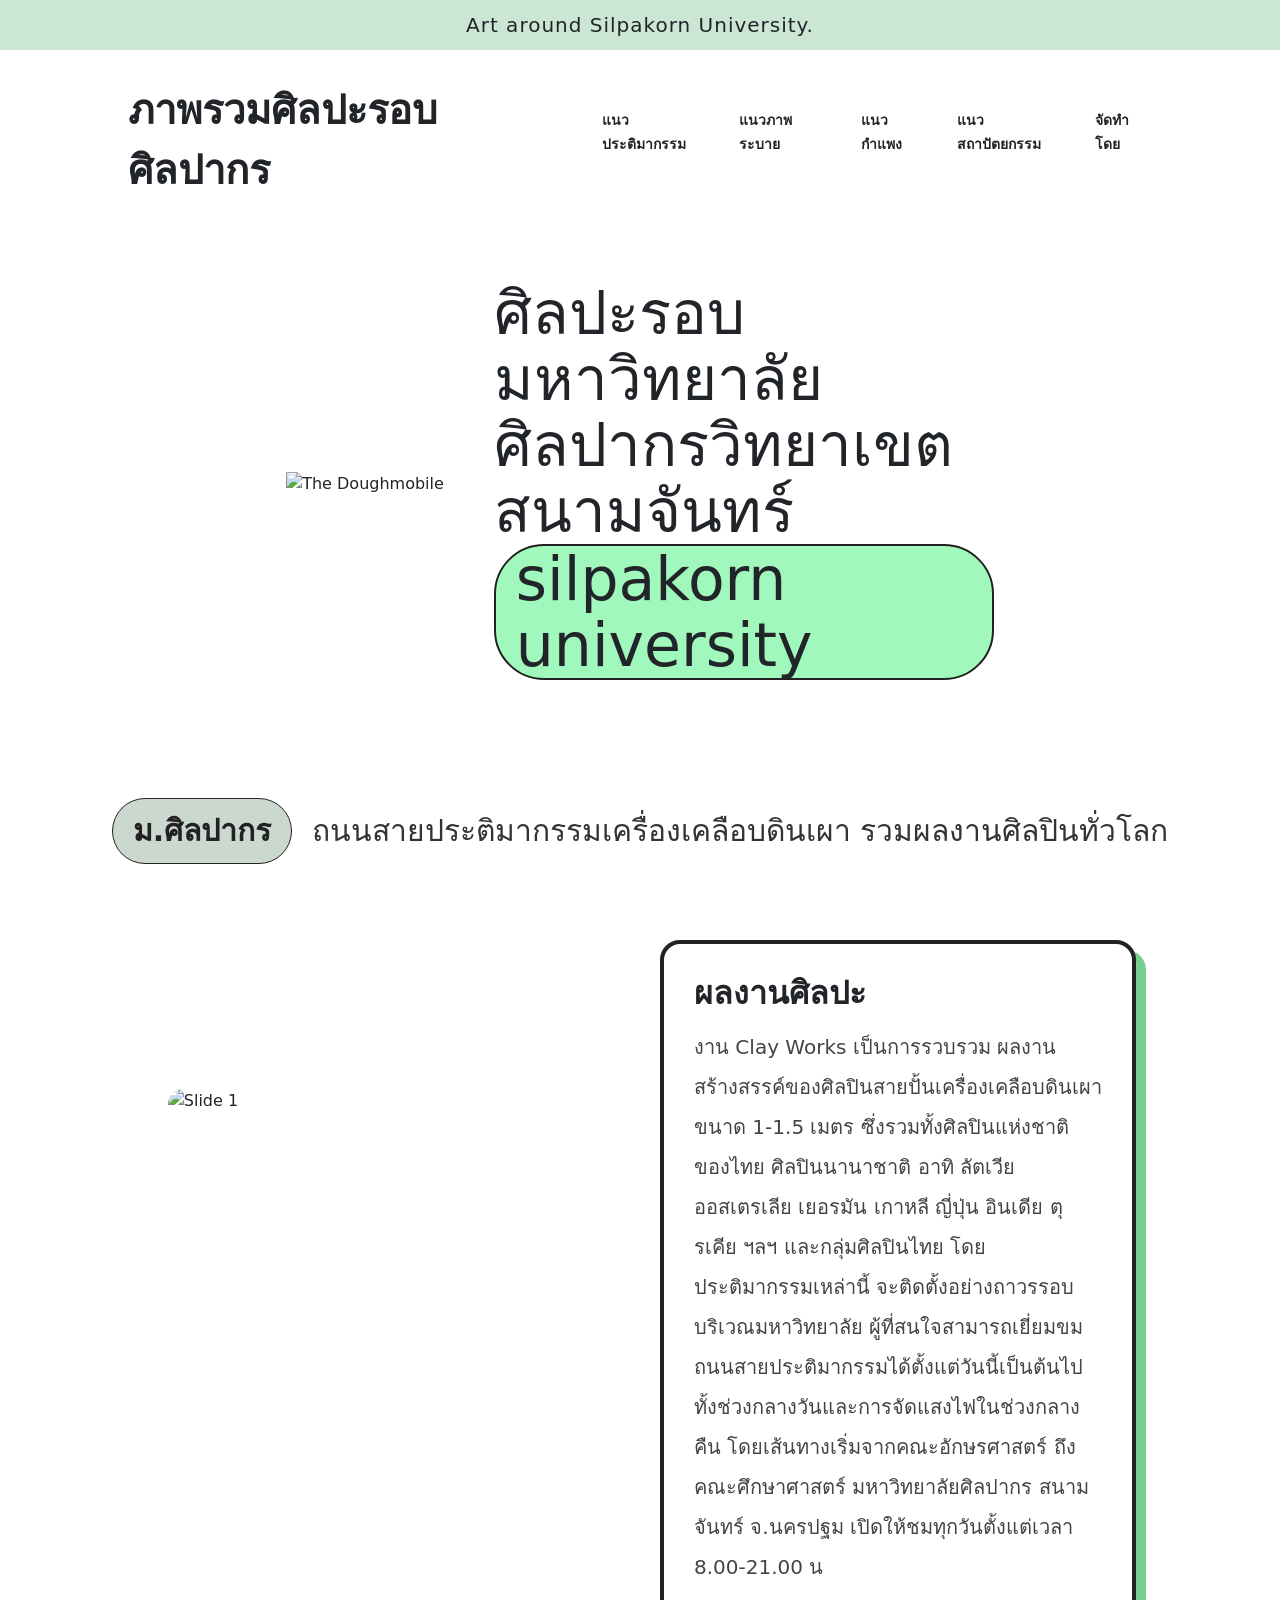
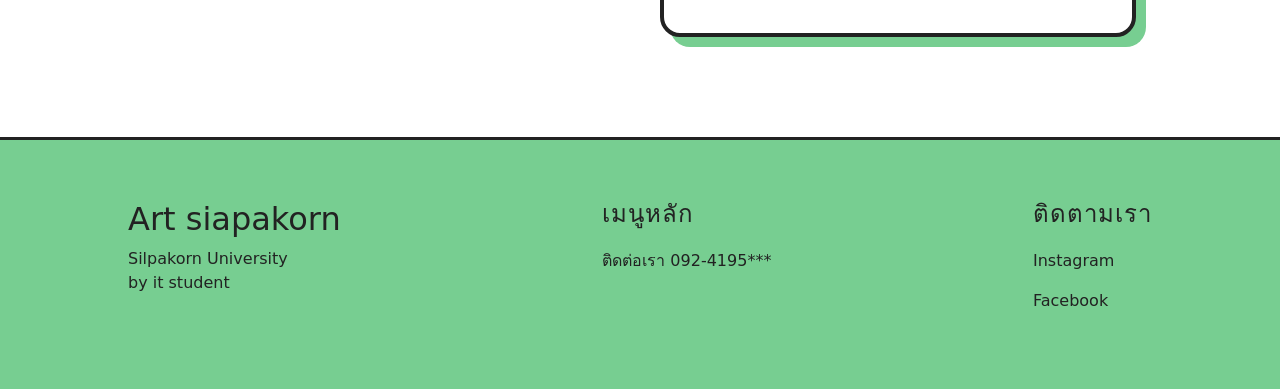
==== index.html @ efe2cab7 "Add files via upload" ====
<!DOCTYPE html>
<html lang="en">
<head>
    <meta charset="UTF-8">
    <meta name="viewport" content="width=device-width, initial-scale=1.0">
    <link rel="stylesheet" href="style.css">
    <link href="https://fonts.googleapis.com/css2?family=Bricolage+Grotesque:wght@600;800&display=swap" rel="stylesheet">
     <link href="https://cdn.jsdelivr.net/npm/bootstrap@5.3.3/dist/css/bootstrap.min.css" rel="stylesheet">
    <title>Document</title>
</head>
<body>
    <div class="announcement-bar ">
        Art around Silpakorn University.

    </div>
    <header>
        <div class="logo">ภาพรวมศิลปะรอบศิลปากร</div>
        <nav>
            <ul>
                <li><a href="index.html">แนวประติมากรรม</a></li>
                <li><a href="win.html">แนวภาพระบาย</a></li>
                <li><a href="new.html">แนวกำแพง</a></li>
                <li><a href="earth.html">แนวสถาปัตยกรรม</a></li>
                <li><a href="team.html">จัดทำโดย</a></li>
            </ul>
        </nav>
    </header>
    <main class="hero">
        <div class="hero-image">
            <img src="img/Logo_of_Silpakorn_University.svg" alt="The Doughmobile">
            <div class="badge-visit"></div>
        </div>
        
        <div class="hero-text">
            <h1>ศิลปะรอบมหาวิทยาลัยศิลปากรวิทยาเขตสนามจันทร์ <span class="pill-text">silpakorn university</span></h1>
            <div class="badge-fresh"></div>
        </div>
    </main>
    <div class="highlight-container">
        <p class="art-description">
            <span class="pill-bg">ม.ศิลปากร</span> 
            ถนนสายประติมากรรมเครื่องเคลือบดินเผา รวมผลงานศิลปินทั่วโลก
        </p>
    </div>
 <main class="skibidi">
    <div class="hero-container">
        <div class="hero-left">
            <div id="myCarousel" class="carousel slide" data-bs-ride="carousel">
                <div class="carousel-inner">
                    <div class="carousel-item active">
                        <img src="img/ประติมากรรม (1).jpg" class="d-block w-100" alt="Slide 1">
                    </div>
                    <div class="carousel-item">
                        <img src="img/ประติมากรรม (2).jpg" class="d-block w-100" alt="Slide 2">
                    </div>
                    <div class="carousel-item">
                        <img src="img/ประติมากรรม (3).jpg" class="d-block w-100" alt="Slide 2">
                    </div>
                    <div class="carousel-item">
                        <img src="img/ประติมากรรม (4).jpg" class="d-block w-100" alt="Slide 2">
                    </div>
                </div>
                <button class="carousel-control-prev" type="button" data-bs-target="#myCarousel" data-bs-slide="prev">
                    <span class="carousel-control-prev-icon"></span>
                </button>
                <button class="carousel-control-next" type="button" data-bs-target="#myCarousel" data-bs-slide="next">
                    <span class="carousel-control-next-icon"></span>
                </button>
            </div>
        </div>

        <div class="hero-right">
            <div class="info-box">
                <h2>ผลงานศิลปะ</h2>
                <p style="font-size: 20px; line-height: 2;">งาน Clay Works เป็นการรวบรวม ผลงานสร้างสรรค์ของศิลปินสายปั้นเครื่องเคลือบดินเผาขนาด 1-1.5 เมตร 
                    ซึ่งรวมทั้งศิลปินแห่งชาติของไทย ศิลปินนานาชาติ อาทิ ลัตเวีย ออสเตรเลีย เยอรมัน เกาหลี ญี่ปุ่น อินเดีย ตุรเคีย ฯลฯ และกลุ่มศิลปินไทย 
                    โดยประติมากรรมเหล่านี้ จะติดตั้งอย่างถาวรรอบบริเวณมหาวิทยาลัย
                    ผู้ที่สนใจสามารถเยี่ยมขมถนนสายประติมากรรมได้ตั้งแต่วันนี้เป็นต้นไปทั้งช่วงกลางวันและการจัดแสงไฟในช่วงกลางคืน  โดยเส้นทางเริ่มจากคณะอักษรศาสตร์ ถึงคณะศึกษาศาสตร์  มหาวิทยาลัยศิลปากร สนามจันทร์ จ.นครปฐม เปิดให้ชมทุกวันตั้งแต่เวลา 8.00-21.00 น
                </p>
            </div>
        </div>
    </div>
</main>

    <script src="https://cdn.jsdelivr.net/npm/bootstrap@5.3.3/dist/js/bootstrap.bundle.min.js"></script>
    <footer class="footer">
        <div class="footer-col">
        <h2>Art siapakorn</h2> <p> Silpakorn University<br> by it student  </p>
    </div>

    <div class="footer-col">
        <h4>เมนูหลัก</h4>

        <p>ติดต่อเรา 092-4195***</p>
    </div>

    <div class="footer-col">
        <h4>ติดตามเรา</h4>
        <p><a href="https://www.instagram.com/poomp_att?igsh=MTIzejVnd29mZGFzaQ%3D%3D&utm_source=qr">Instagram</a></p>
        <p><a href="#https://www.facebook.com/share/1JDZpbori1/?mibextid=wwXIfr">Facebook</a></p>
        
    </div>
    </footer>
 


   

    
    
    
    
</body>
</html>
---- style.css ----
body {
    margin: 0;
    padding: 0;
    font-family: 'Bricolage Grotesque', sans-serif;
    background-color: #f8f8f8; /* สีพื้นหลังครีมๆ ตามรูป */
    color: #222;
}


.announcement-bar {
    background-color: #cce6d4;
    text-align: center;
    padding: 10px;
    font-size: 20px;
    letter-spacing: 1px;
}
header {
    display: flex;
    justify-content: space-between;
    align-items: center;
    padding: 30px 10%;
}
.logo{
    font-size: 40px;
    font-weight: 600;

}
nav ul {
    list-style: none;
    display: flex;
    gap: 30px;
}

nav ul li a {
    text-decoration: none;
    color: #222;
    font-size: 14px;
    font-weight: 600;
}
nav ul li a {
    text-decoration: none;
    color: #222;
    font-size: 14px;
    font-weight: 600;
}

/* ส่วนเนื้อหาหลัก */
.hero {
    display: flex;
    align-items: center;
    justify-content: center;
    padding: 50px 10%;
    gap: 50px;
}

.hero-text h1 {
    font-size: 60px;
    line-height: 1.1;
    max-width: 500px;
}


.pill-text {
    border: 2px solid #222;
    padding: 0 20px;
    border-radius: 50px;
    background-color: #a0f8bc; 
    display: inline-block;
}

/* ตกแต่งรูปภาพ */
.hero-image img {
    width: 450px;
}
.content{
max-width: 1020px;            
    margin: 40px auto;           
    padding: 20px;               
    background-color: #ffffff;   
    border: 5px solid #222;       
    
  
    box-shadow: 8px 8px 0px #77ce91;

}
.highlight-container {
    text-align: center;
    padding: 40px 20px;
    margin-top: 20px;
}

.art-description {
    font-size: 30px;
    color: #333;
    line-height: 1.8;
}

/* สร้างพื้นหลังทรงแคปซูล */
.pill-bg {
    background-color: #cbd8cf; /* สีเขียวอ่อนแบบในรูปตัวอย่างของคุณ */
    color: #222;
    padding: 5px 20px;
    border-radius: 50px;
    border: 1.5px solid #222;  /* ใส่เส้นขอบบางๆ ให้ดูสไตล์ Retro */
    display: inline-block;
    margin-right: 10px;
    font-weight: 800;
    font-size: 30px;
}
.css-slider{
    display: flex;
    overflow-x: auto; 
    scroll-snap-type: x mandatory ;
    width: 350px;
    height: 500px;
    margin: 40px auto;
    gap: 20px;


}
footer{
    background-color: #77ce91;   /* สีเขียวของคุณ */
        display: flex;               /* สั่งให้กล่องข้างในเรียงแนวนอน */
        justify-content: space-between; /* กระจายกล่องทั้ง 3 ใบให้ห่างเท่าๆ กัน */
        padding: 60px 10%;           /* เว้นพื้นที่ว่างด้านใน (บนล่าง 60px, ซ้ายขวา 10%) */
        color: #222;                 /* สีตัวอักษรเป็นสีดำอมเทา */
        margin-top: 80px;            /* ดัน Footer ให้ห่างจากเนื้อหาด้านบน */
        border-top: 3px solid #222;
}
.footer-col h2 {
    margin-top: 0;
    font-size: 2rem;
}

.footer-col h4 {
    margin-bottom: 20px;
    font-size: px;
   
    letter-spacing: 1px;         
}


.footer-col a {
    color: #222;
    text-decoration: none; 
}

/* พอเอาเมาส์ชี้ ค่อยให้ขีดเส้นใต้ขึ้นมา (Hover effect) */
.footer-col a:hover {
    text-decoration: underline;
    font-weight: bold;
}
.skibidi {
    display: block;     
    text-align: left;   
    padding: 20px;       
}

.carousel-item img {
    height: 400px;       
    object-fit: cover;  
    border-radius: 15px; 
}

#myCarousel {
    margin-left: 5%;    
    max-width: 600px;  
}

.hero-container {
    display: flex;
    align-items: center; 
    gap: 40px;          
    padding: 0 10%;  
}    

.hero-left {
    flex: 1;            
    max-width: 600px;   
}

.hero-right {
    flex: 1;             
}


.info-box {
    background-color: #ffffff;
    padding: 30px;
    border: 4px solid #222;  
    border-radius: 20px;
    box-shadow: 10px 10px 0px #77ce91; 
}

.info-box h2 {
    font-size: 32px;
    margin-bottom: 15px;
    font-weight: 800;
}

.info-box p {
    font-size: 18px;
    line-height: 1.6;
    color: #444;
}
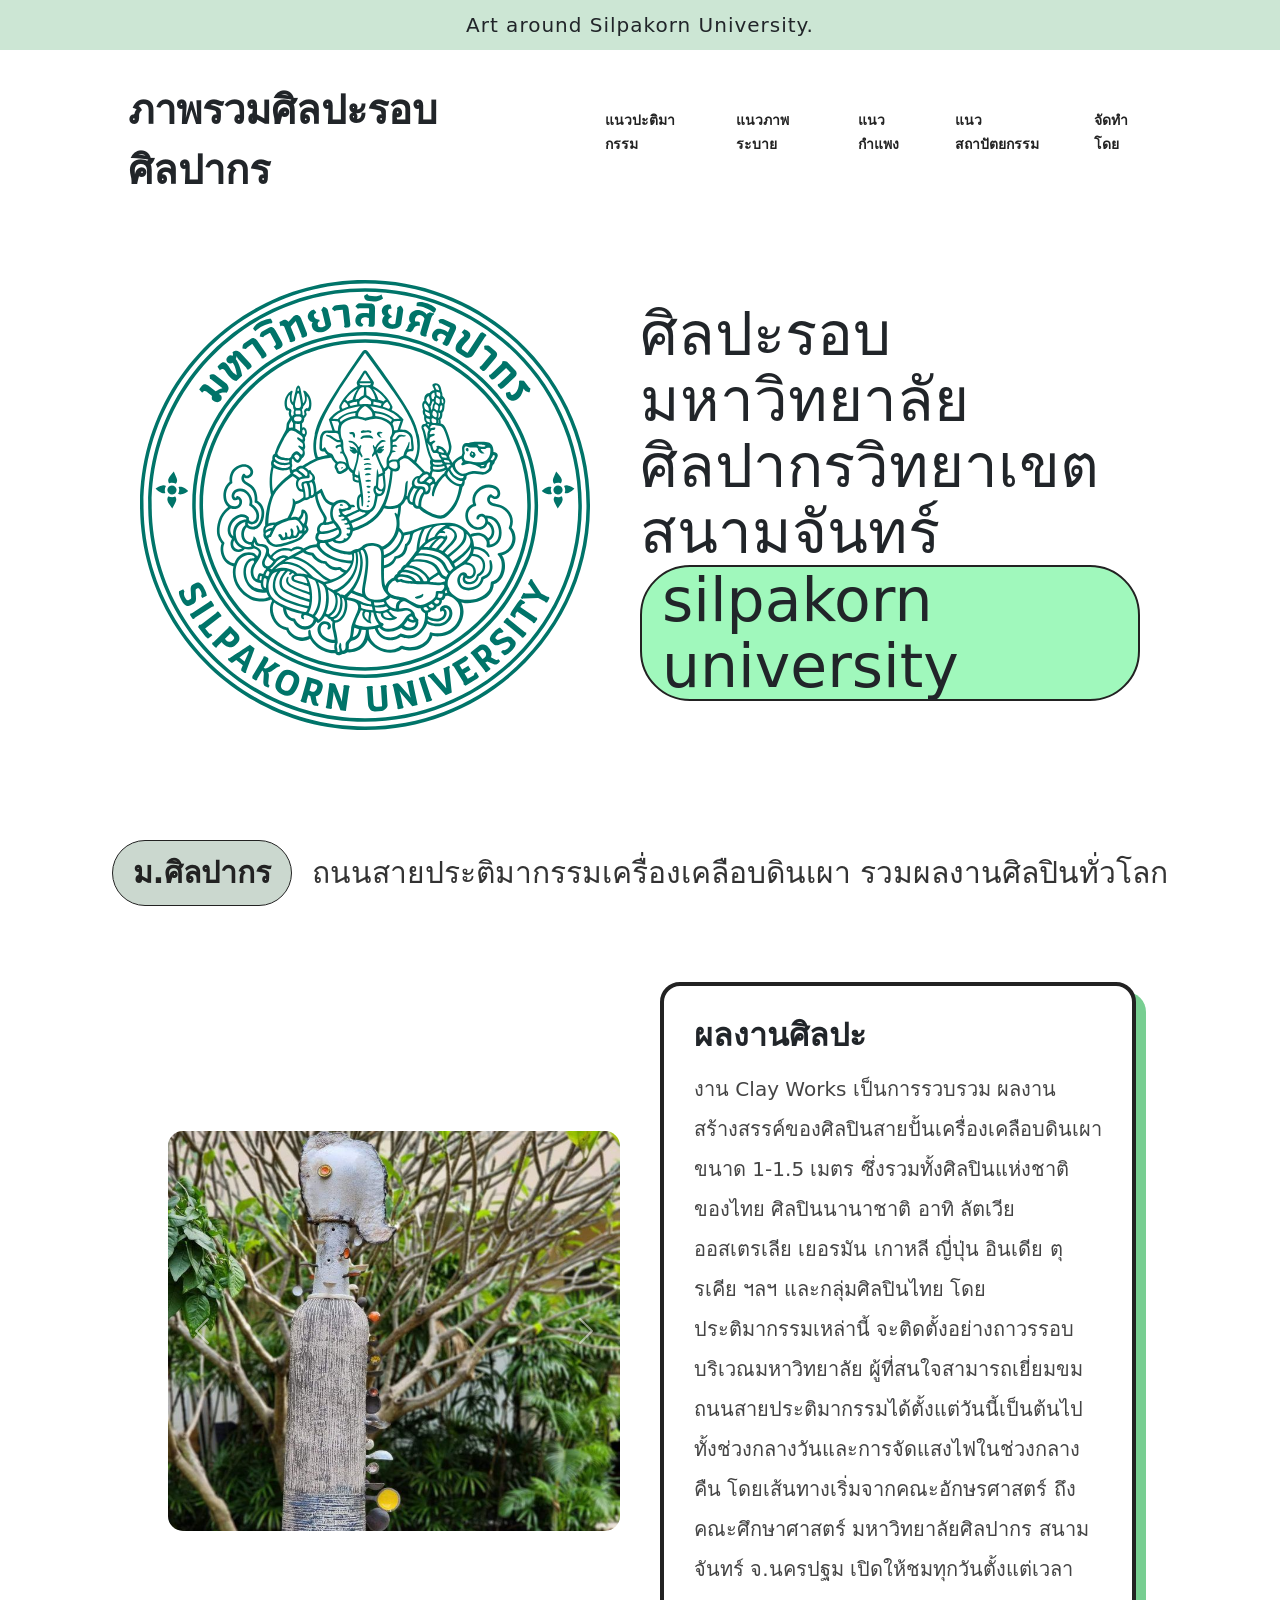
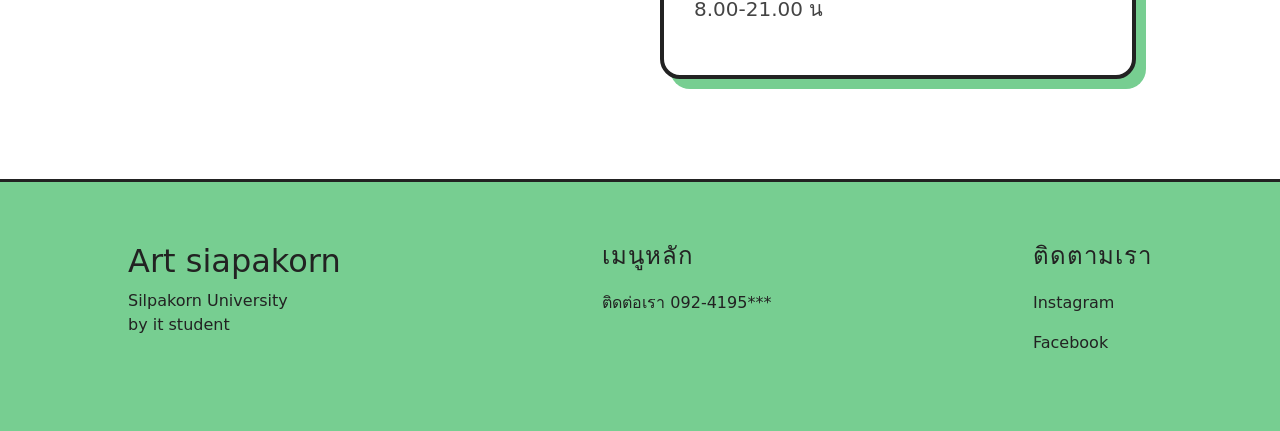
==== commit 1d8b4446: "git push" ====
--- a/index.html
+++ b/index.html
@@ -6,7 +6,7 @@
     <link rel="stylesheet" href="style.css">
     <link href="https://fonts.googleapis.com/css2?family=Bricolage+Grotesque:wght@600;800&display=swap" rel="stylesheet">
      <link href="https://cdn.jsdelivr.net/npm/bootstrap@5.3.3/dist/css/bootstrap.min.css" rel="stylesheet">
-    <title>Document</title>
+    <title>Art silpakorn</title>
 </head>
 <body>
     <div class="announcement-bar ">
@@ -17,7 +17,7 @@
         <div class="logo">ภาพรวมศิลปะรอบศิลปากร</div>
         <nav>
             <ul>
-                <li><a href="index.html">แนวประติมากรรม</a></li>
+                <li><a href="index.html">แนวปะติมากรรม</a></li>
                 <li><a href="win.html">แนวภาพระบาย</a></li>
                 <li><a href="new.html">แนวกำแพง</a></li>
                 <li><a href="earth.html">แนวสถาปัตยกรรม</a></li>
--- a/style.css
+++ b/style.css
@@ -2,7 +2,7 @@
     margin: 0;
     padding: 0;
     font-family: 'Bricolage Grotesque', sans-serif;
-    background-color: #f8f8f8; /* สีพื้นหลังครีมๆ ตามรูป */
+    background-color: #f8f8f8; 
     color: #222;
 }
 
@@ -43,8 +43,6 @@
     font-size: 14px;
     font-weight: 600;
 }
-
-/* ส่วนเนื้อหาหลัก */
 .hero {
     display: flex;
     align-items: center;
@@ -68,7 +66,6 @@
     display: inline-block;
 }
 
-/* ตกแต่งรูปภาพ */
 .hero-image img {
     width: 450px;
 }
@@ -95,13 +92,12 @@
     line-height: 1.8;
 }
 
-/* สร้างพื้นหลังทรงแคปซูล */
 .pill-bg {
-    background-color: #cbd8cf; /* สีเขียวอ่อนแบบในรูปตัวอย่างของคุณ */
+    background-color: #cbd8cf;
     color: #222;
     padding: 5px 20px;
     border-radius: 50px;
-    border: 1.5px solid #222;  /* ใส่เส้นขอบบางๆ ให้ดูสไตล์ Retro */
+    border: 1.5px solid #222;  
     display: inline-block;
     margin-right: 10px;
     font-weight: 800;
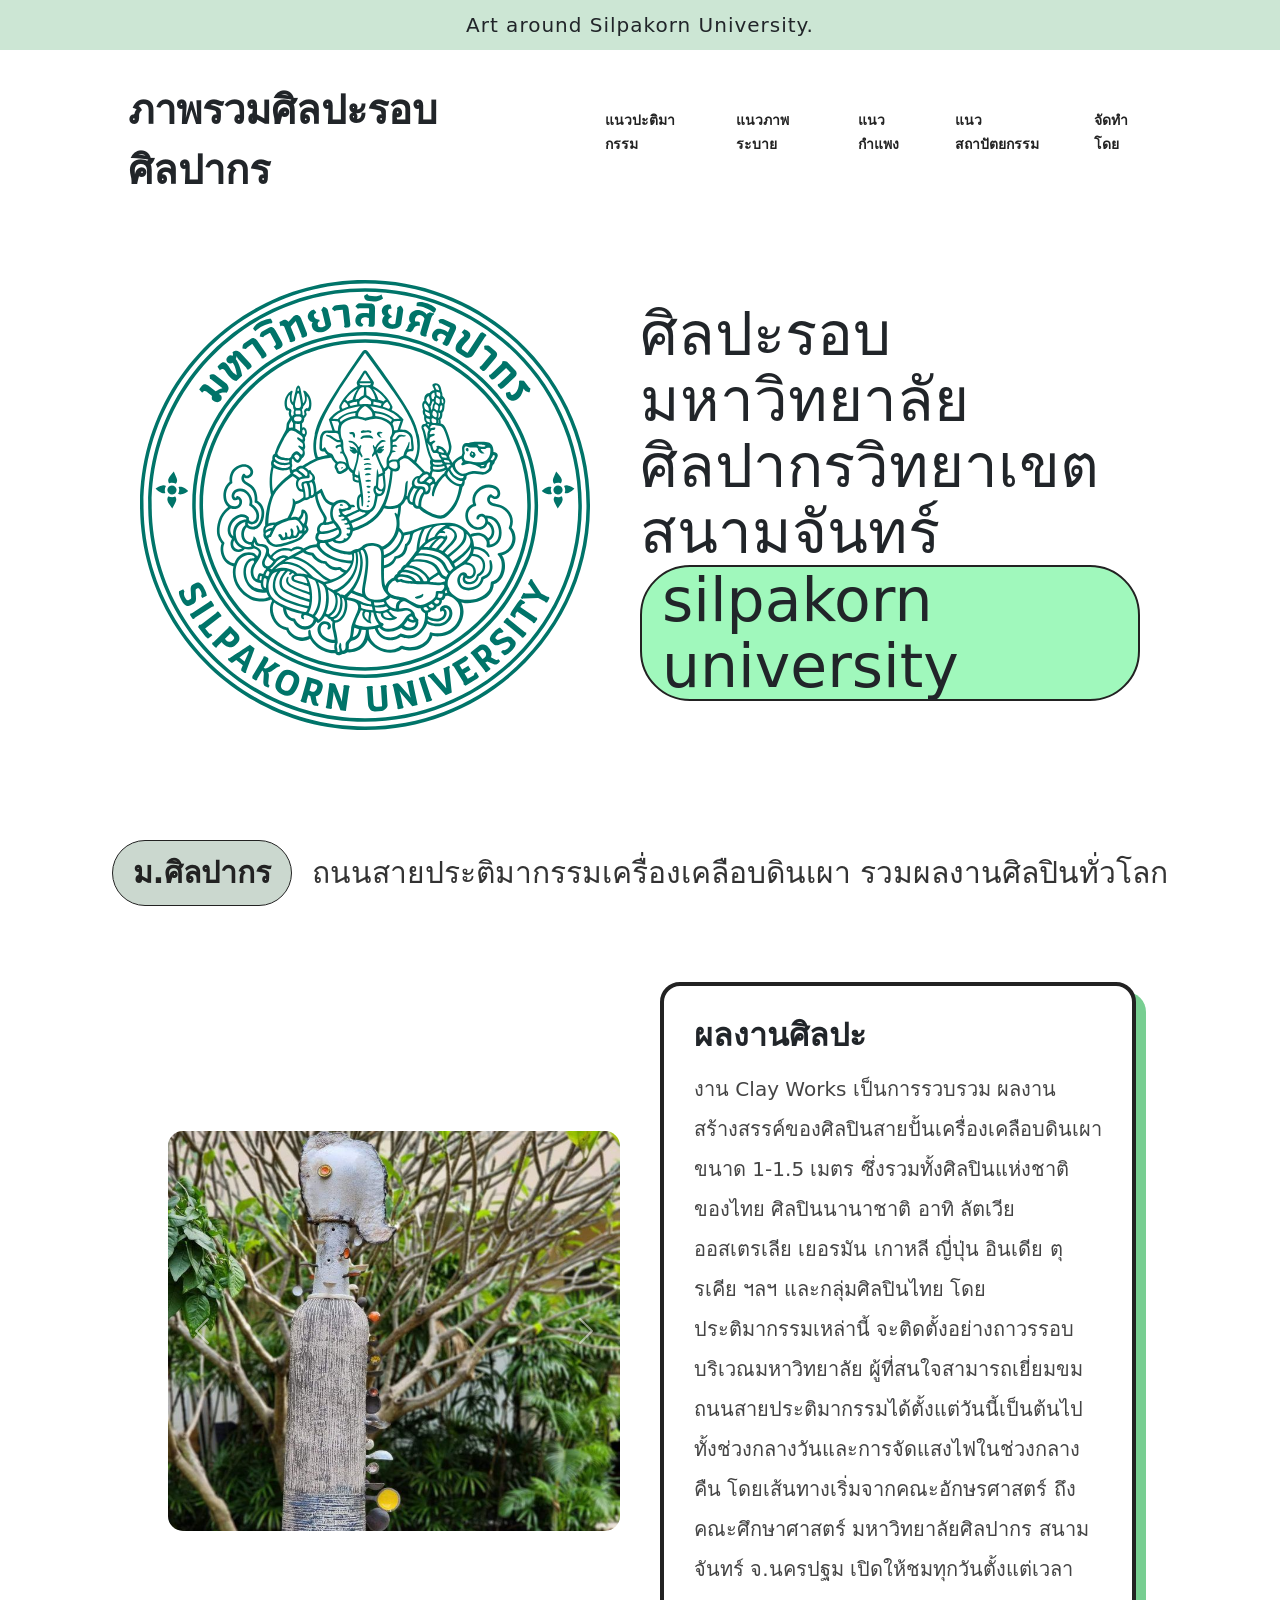
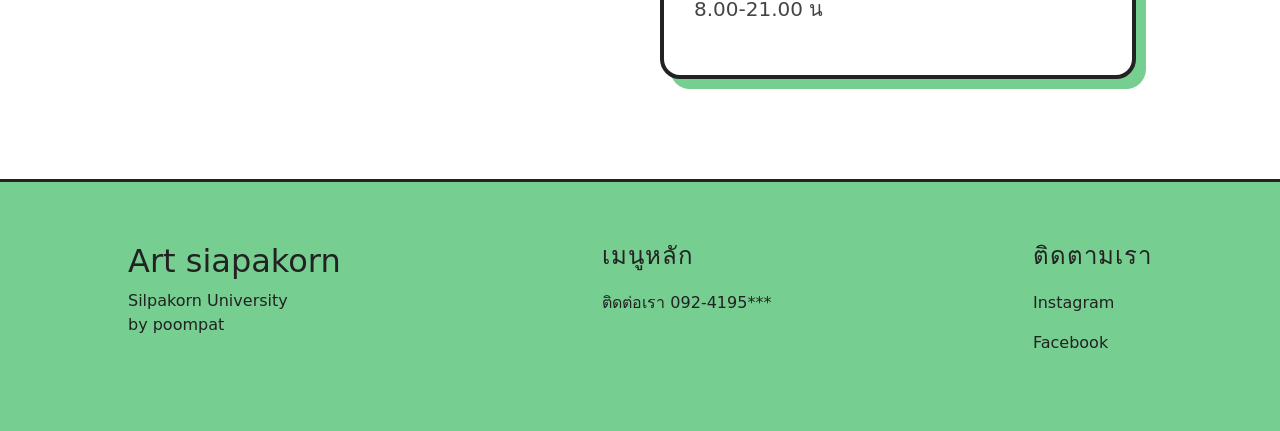
==== commit 84025e85: "sdsdsds" ====
--- a/index.html
+++ b/index.html
@@ -85,7 +85,7 @@
     <script src="https://cdn.jsdelivr.net/npm/bootstrap@5.3.3/dist/js/bootstrap.bundle.min.js"></script>
     <footer class="footer">
         <div class="footer-col">
-        <h2>Art siapakorn</h2> <p> Silpakorn University<br> by it student  </p>
+        <h2>Art siapakorn</h2> <p> Silpakorn University<br> by poompat  </p>
     </div>
 
     <div class="footer-col">
--- a/style.css
+++ b/style.css
@@ -115,12 +115,12 @@
 
 }
 footer{
-    background-color: #77ce91;   /* สีเขียวของคุณ */
-        display: flex;               /* สั่งให้กล่องข้างในเรียงแนวนอน */
-        justify-content: space-between; /* กระจายกล่องทั้ง 3 ใบให้ห่างเท่าๆ กัน */
-        padding: 60px 10%;           /* เว้นพื้นที่ว่างด้านใน (บนล่าง 60px, ซ้ายขวา 10%) */
-        color: #222;                 /* สีตัวอักษรเป็นสีดำอมเทา */
-        margin-top: 80px;            /* ดัน Footer ให้ห่างจากเนื้อหาด้านบน */
+    background-color: #77ce91;  
+        display: flex;              
+        justify-content: space-between; 
+        padding: 60px 10%;          
+        color: #222;                
+        margin-top: 80px;            
         border-top: 3px solid #222;
 }
 .footer-col h2 {
@@ -141,7 +141,6 @@
     text-decoration: none; 
 }
 
-/* พอเอาเมาส์ชี้ ค่อยให้ขีดเส้นใต้ขึ้นมา (Hover effect) */
 .footer-col a:hover {
     text-decoration: underline;
     font-weight: bold;
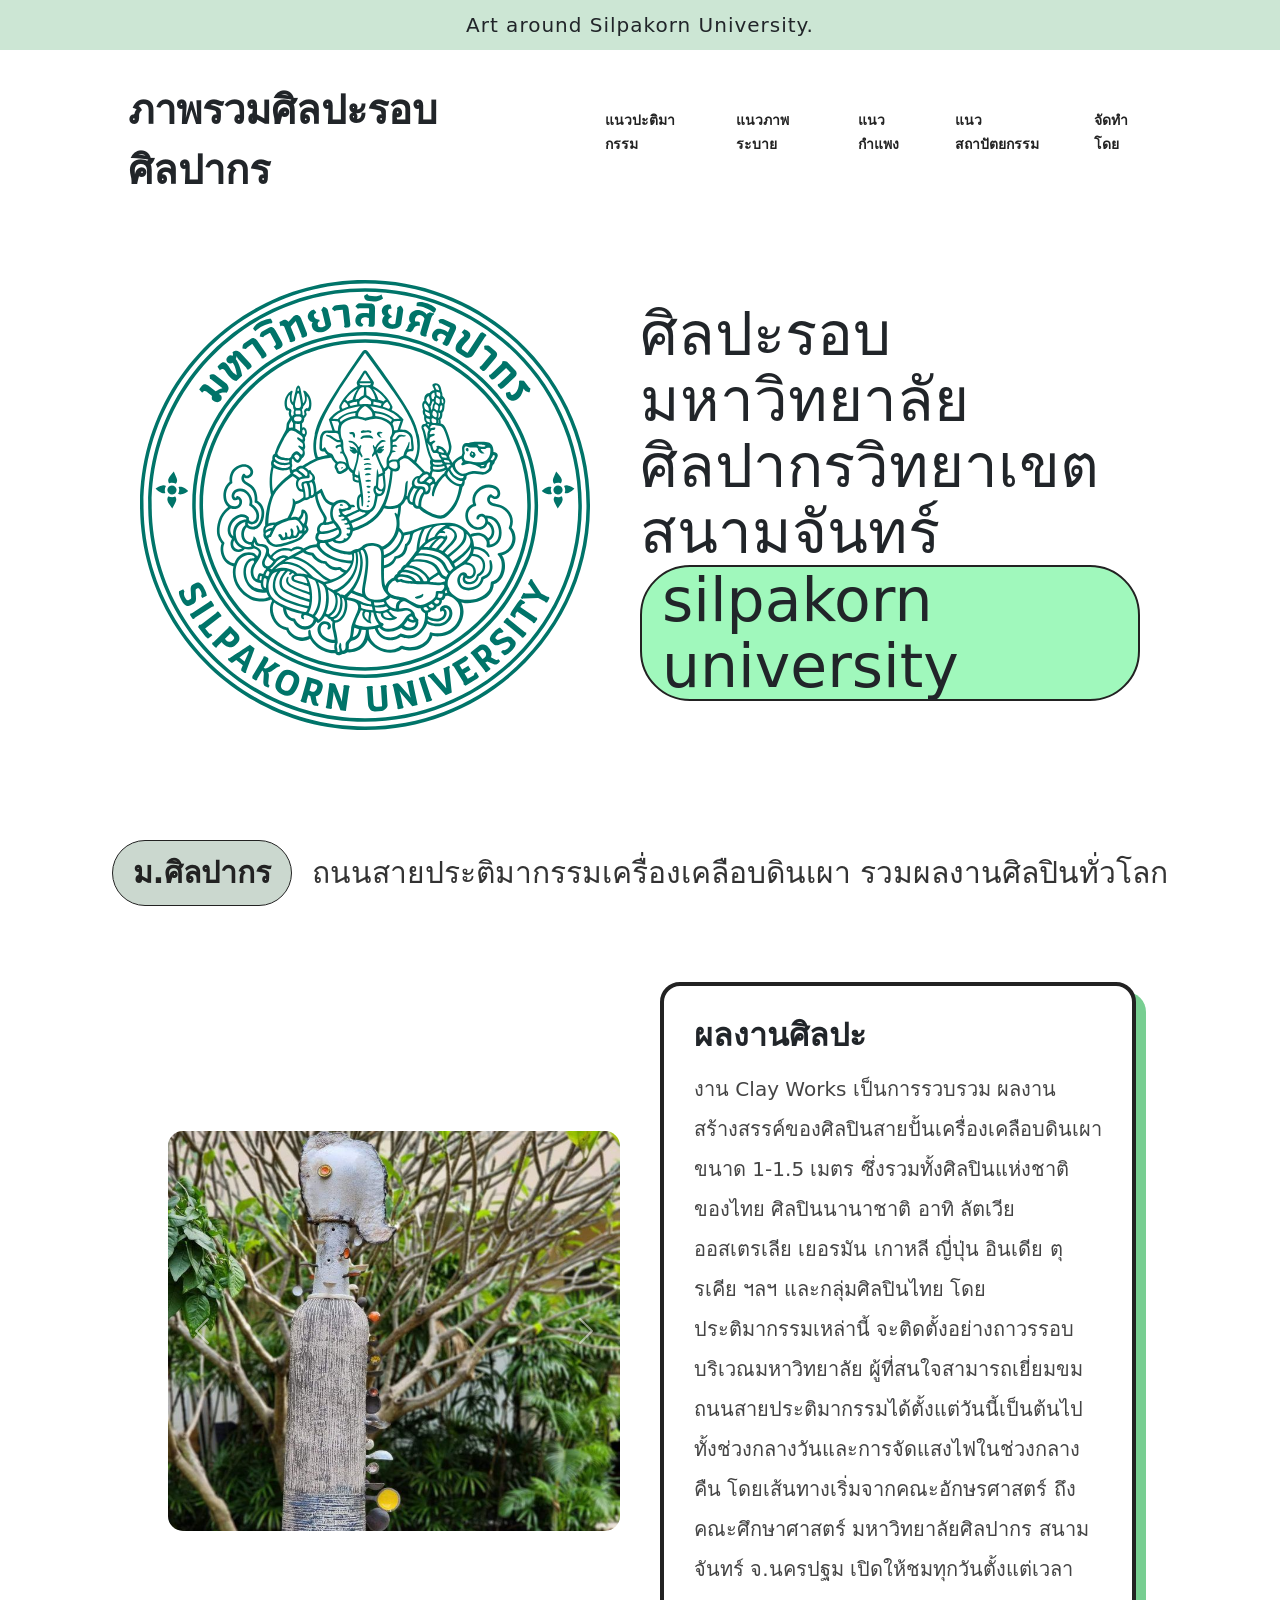
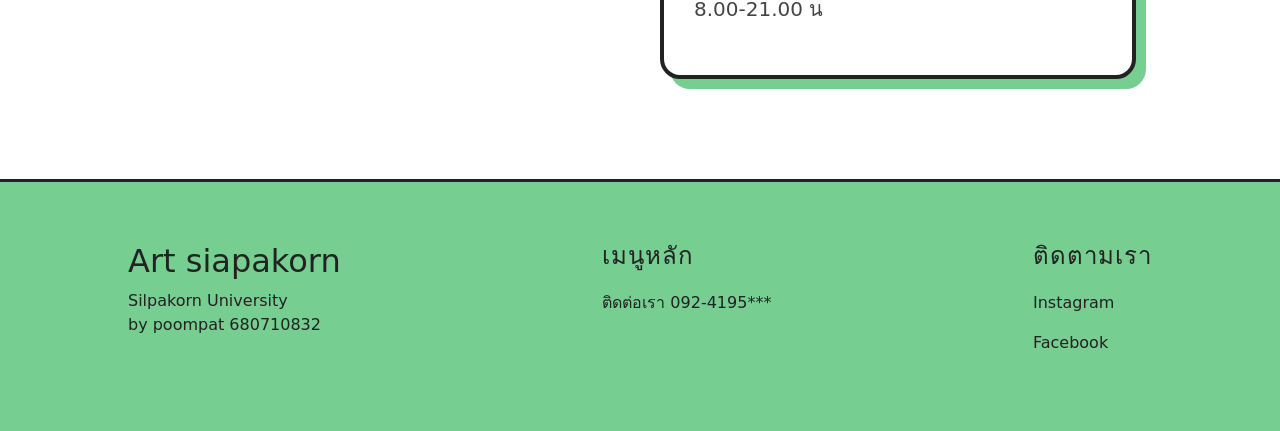
==== commit 0ec596cd: "number" ====
--- a/index.html
+++ b/index.html
@@ -85,7 +85,7 @@
     <script src="https://cdn.jsdelivr.net/npm/bootstrap@5.3.3/dist/js/bootstrap.bundle.min.js"></script>
     <footer class="footer">
         <div class="footer-col">
-        <h2>Art siapakorn</h2> <p> Silpakorn University<br> by poompat  </p>
+        <h2>Art siapakorn</h2> <p> Silpakorn University<br> by poompat 680710832 </p>
     </div>
 
     <div class="footer-col">
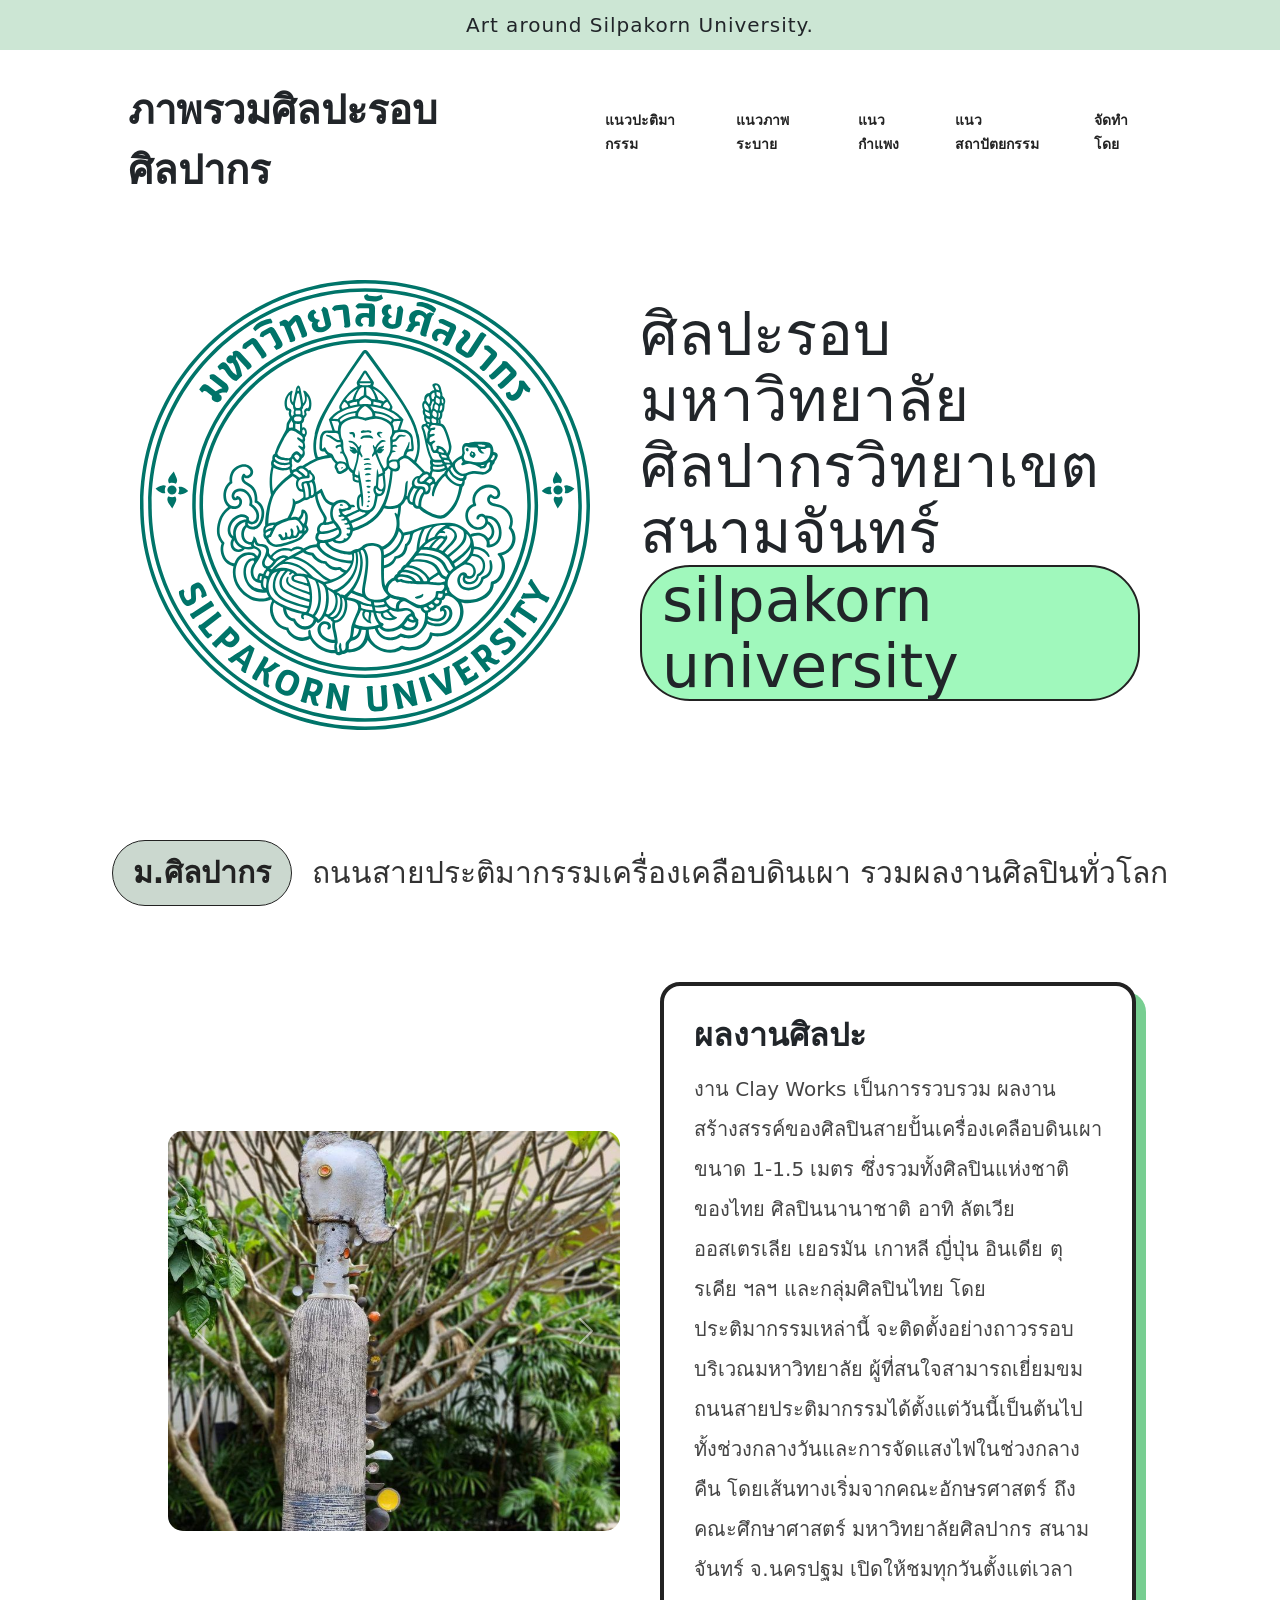
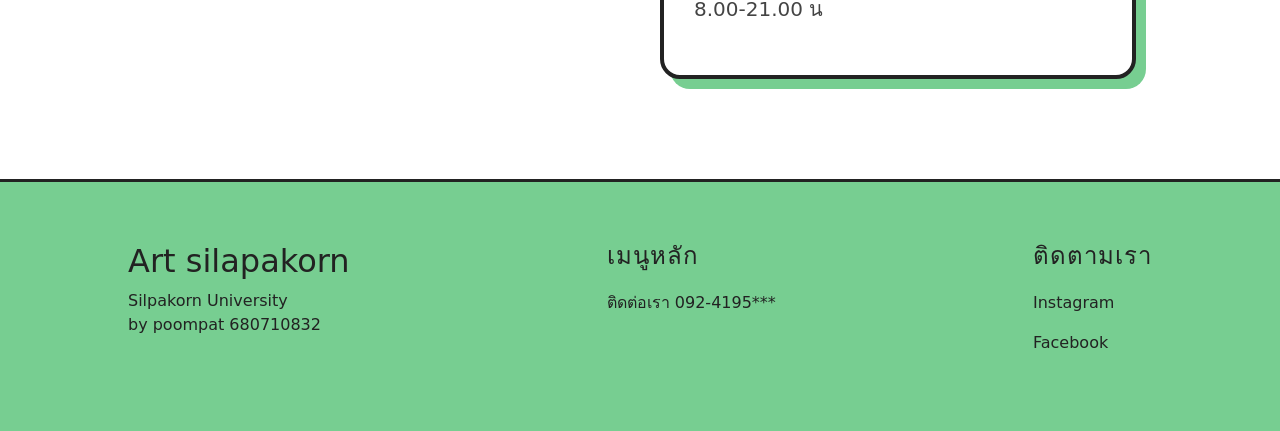
==== commit 7480b30b: "dssd" ====
--- a/index.html
+++ b/index.html
@@ -85,7 +85,7 @@
     <script src="https://cdn.jsdelivr.net/npm/bootstrap@5.3.3/dist/js/bootstrap.bundle.min.js"></script>
     <footer class="footer">
         <div class="footer-col">
-        <h2>Art siapakorn</h2> <p> Silpakorn University<br> by poompat 680710832 </p>
+        <h2>Art silapakorn</h2> <p> Silpakorn University<br> by poompat 680710832 </p>
     </div>
 
     <div class="footer-col">
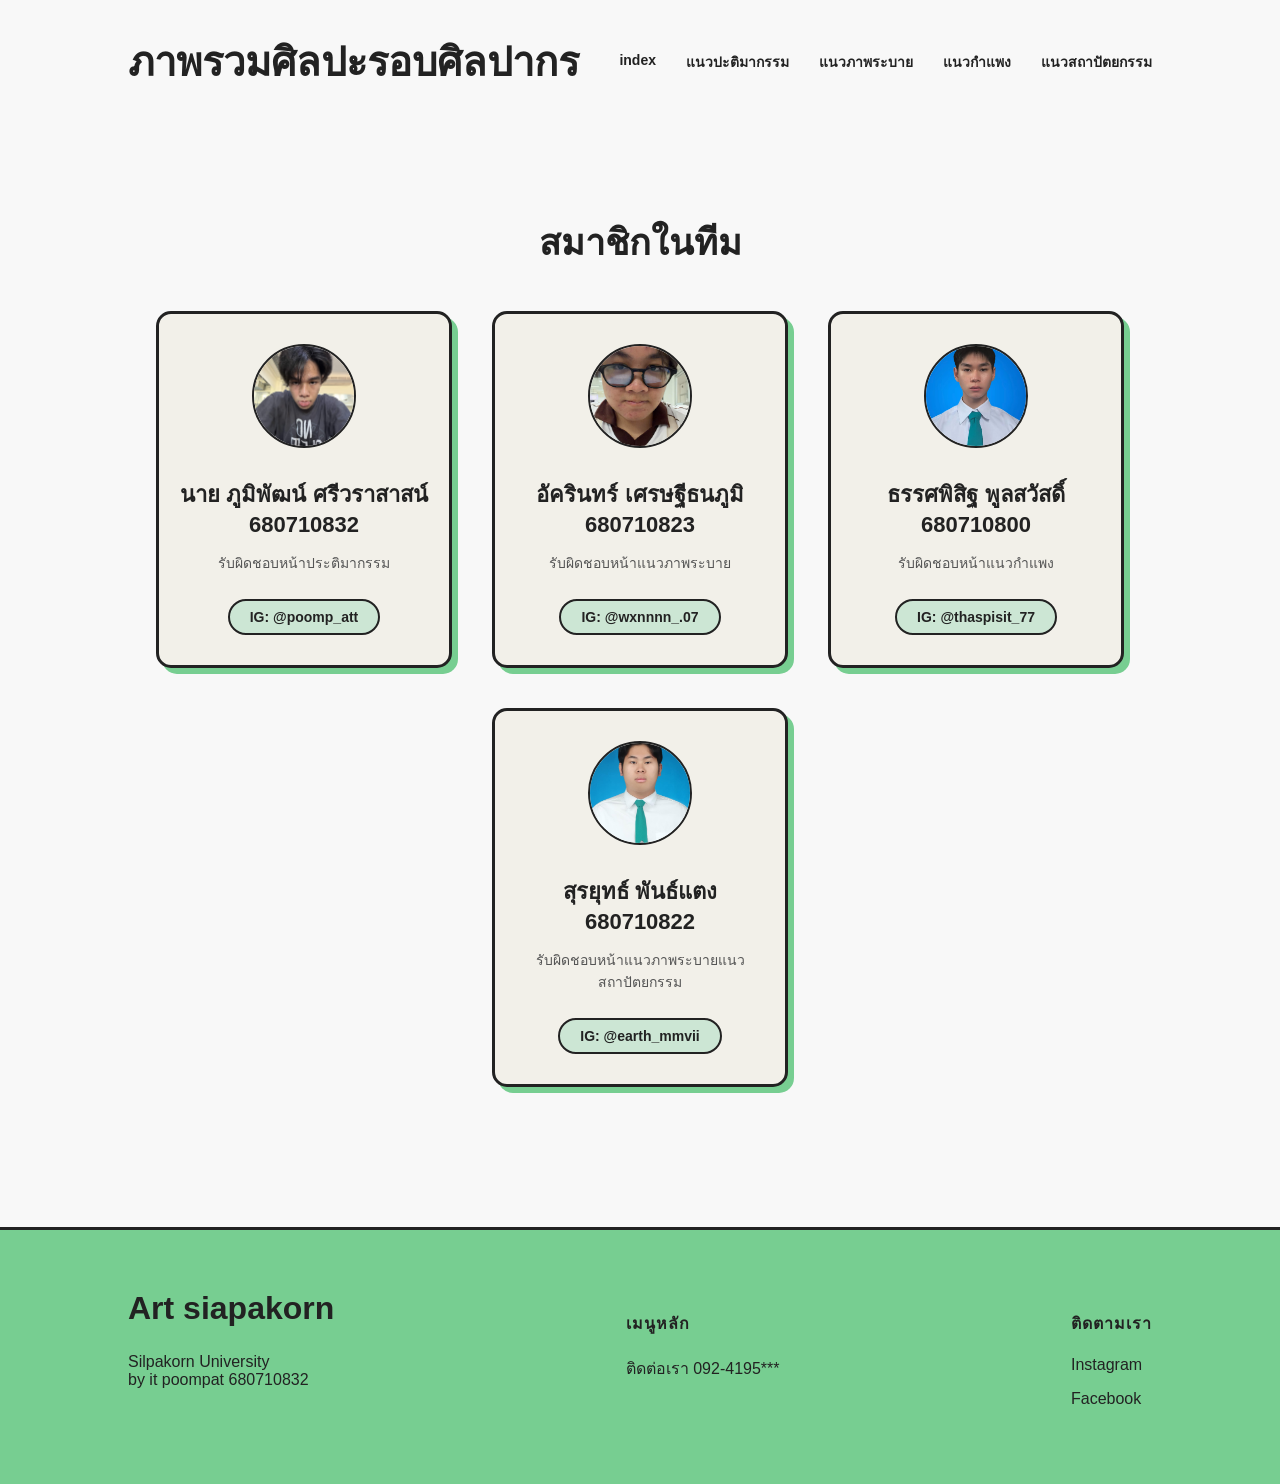
==== commit 4ef2c877: "asassa" ====
--- a/index.html
+++ b/index.html
@@ -3,89 +3,77 @@
 <head>
     <meta charset="UTF-8">
     <meta name="viewport" content="width=device-width, initial-scale=1.0">
+    <link rel="stylesheet" href="team.css">
     <link rel="stylesheet" href="style.css">
-    <link href="https://fonts.googleapis.com/css2?family=Bricolage+Grotesque:wght@600;800&display=swap" rel="stylesheet">
-     <link href="https://cdn.jsdelivr.net/npm/bootstrap@5.3.3/dist/css/bootstrap.min.css" rel="stylesheet">
     <title>Art silpakorn</title>
 </head>
 <body>
-    <div class="announcement-bar ">
-        Art around Silpakorn University.
-
-    </div>
-    <header>
+       <header>
         <div class="logo">ภาพรวมศิลปะรอบศิลปากร</div>
         <nav>
             <ul>
+                <li><a href="team.html">index</a></li>
                 <li><a href="index.html">แนวปะติมากรรม</a></li>
                 <li><a href="win.html">แนวภาพระบาย</a></li>
                 <li><a href="new.html">แนวกำแพง</a></li>
                 <li><a href="earth.html">แนวสถาปัตยกรรม</a></li>
-                <li><a href="team.html">จัดทำโดย</a></li>
+                
             </ul>
         </nav>
     </header>
-    <main class="hero">
-        <div class="hero-image">
-            <img src="img/Logo_of_Silpakorn_University.svg" alt="The Doughmobile">
-            <div class="badge-visit"></div>
+    <section class="team-section">
+    <h2 class="team-title">สมาชิกในทีม</h2>
+    
+    <div class="team-container">
+        
+ 
+
+        <div class="team-card">
+            <div class="card-icon">
+                <img src="img/pleng.png" alt="Member 2">
+            </div>
+            <h3>นาย ภูมิพัฒน์ ศรีวราสาสน์ 680710832</h3>
+            <p>รับผิดชอบหน้าประติมากรรม</p>
+            <p></p>
+            <a href="https://www.instagram.com/poomp_att?igsh=MTIzejVnd29mZGFzaQ%3D%3D&utm_source=qr" target="_blank" class="ig-btn">IG: @poomp_att</a>
         </div>
-        
-        <div class="hero-text">
-            <h1>ศิลปะรอบมหาวิทยาลัยศิลปากรวิทยาเขตสนามจันทร์ <span class="pill-text">silpakorn university</span></h1>
-            <div class="badge-fresh"></div>
-        </div>
-    </main>
-    <div class="highlight-container">
-        <p class="art-description">
-            <span class="pill-bg">ม.ศิลปากร</span> 
-            ถนนสายประติมากรรมเครื่องเคลือบดินเผา รวมผลงานศิลปินทั่วโลก
-        </p>
-    </div>
- <main class="skibidi">
-    <div class="hero-container">
-        <div class="hero-left">
-            <div id="myCarousel" class="carousel slide" data-bs-ride="carousel">
-                <div class="carousel-inner">
-                    <div class="carousel-item active">
-                        <img src="img/ประติมากรรม (1).jpg" class="d-block w-100" alt="Slide 1">
-                    </div>
-                    <div class="carousel-item">
-                        <img src="img/ประติมากรรม (2).jpg" class="d-block w-100" alt="Slide 2">
-                    </div>
-                    <div class="carousel-item">
-                        <img src="img/ประติมากรรม (3).jpg" class="d-block w-100" alt="Slide 2">
-                    </div>
-                    <div class="carousel-item">
-                        <img src="img/ประติมากรรม (4).jpg" class="d-block w-100" alt="Slide 2">
-                    </div>
-                </div>
-                <button class="carousel-control-prev" type="button" data-bs-target="#myCarousel" data-bs-slide="prev">
-                    <span class="carousel-control-prev-icon"></span>
-                </button>
-                <button class="carousel-control-next" type="button" data-bs-target="#myCarousel" data-bs-slide="next">
-                    <span class="carousel-control-next-icon"></span>
-                </button>
+               <div class="team-card">
+            <div class="card-icon">
+                <img src="img/win.png" alt="Member 1">
             </div>
+            <h3>อัครินทร์ เศรษฐีธนภูมิ 680710823</h3>
+            <p>รับผิดชอบหน้าแนวภาพระบาย</p>
+
+            <p></p>
+            <a href="https://www.instagram.com/wxnnnn_.07?igsh=MTZxY2ZqcmhwZm43cg%3D%3D&utm_source=qr" target="_blank" class="ig-btn">IG: @wxnnnn_.07 </a>
         </div>
 
-        <div class="hero-right">
-            <div class="info-box">
-                <h2>ผลงานศิลปะ</h2>
-                <p style="font-size: 20px; line-height: 2;">งาน Clay Works เป็นการรวบรวม ผลงานสร้างสรรค์ของศิลปินสายปั้นเครื่องเคลือบดินเผาขนาด 1-1.5 เมตร 
-                    ซึ่งรวมทั้งศิลปินแห่งชาติของไทย ศิลปินนานาชาติ อาทิ ลัตเวีย ออสเตรเลีย เยอรมัน เกาหลี ญี่ปุ่น อินเดีย ตุรเคีย ฯลฯ และกลุ่มศิลปินไทย 
-                    โดยประติมากรรมเหล่านี้ จะติดตั้งอย่างถาวรรอบบริเวณมหาวิทยาลัย
-                    ผู้ที่สนใจสามารถเยี่ยมขมถนนสายประติมากรรมได้ตั้งแต่วันนี้เป็นต้นไปทั้งช่วงกลางวันและการจัดแสงไฟในช่วงกลางคืน  โดยเส้นทางเริ่มจากคณะอักษรศาสตร์ ถึงคณะศึกษาศาสตร์  มหาวิทยาลัยศิลปากร สนามจันทร์ จ.นครปฐม เปิดให้ชมทุกวันตั้งแต่เวลา 8.00-21.00 น
-                </p>
+        <div class="team-card">
+            <div class="card-icon">
+                <img src="img/new.png" alt="Member 3">
             </div>
+            <h3>ธรรศพิสิฐ พูลสวัสดิ์ 680710800</h3>
+             <p>รับผิดชอบหน้าแนวกำแพง</p>
+
+            <p></p>
+            <a href="https://www.instagram.com/thaspisit_77?igsh=MWx6NGtma3dkbDdsYw==" target="_blank" class="ig-btn">IG: @thaspisit_77</a>
         </div>
+        <div class="team-card">
+            <div class="card-icon">
+                <img src="img/eath.png" alt="Member 3">
+            </div>
+            <h3>สุรยุทธ์ พันธ์แตง 680710822</h3>
+            <p>รับผิดชอบหน้าแนวภาพระบายแนวสถาปัตยกรรม</p>
+
+            <p></p>
+            <a href="https://www.instagram.com/earth_mmvii?igsh=a3plOXdwaWxyeTA3" target="_blank" class="ig-btn">IG: @earth_mmvii</a>
+        </div>
+
     </div>
-</main>
-
-    <script src="https://cdn.jsdelivr.net/npm/bootstrap@5.3.3/dist/js/bootstrap.bundle.min.js"></script>
-    <footer class="footer">
+</section>
+ <footer class="footer">
         <div class="footer-col">
-        <h2>Art silapakorn</h2> <p> Silpakorn University<br> by poompat 680710832 </p>
+        <h2>Art siapakorn</h2> <p> Silpakorn University<br> by it poompat 680710832 </p>
     </div>
 
     <div class="footer-col">
@@ -101,14 +89,6 @@
         
     </div>
     </footer>
- 
-
-
-   
-
-    
-    
-    
     
 </body>
 </html>
--- a/team.css
+++ b/team.css
@@ -0,0 +1,72 @@
+.team-section {
+    padding: 60px 10%;
+    text-align: center;
+}
+
+.team-title {
+    font-size: 36px;
+    margin-bottom: 40px;
+    font-weight: 800;
+}
+
+
+.team-container {
+    display: flex;
+    justify-content: center;
+    gap: 40px;           
+    flex-wrap: wrap;      
+}
+
+
+.team-card {
+    background-color: #f2f0e9; 
+    border: 3px solid #222;
+    border-radius: 15px;
+    padding: 30px 20px;
+    width: 250px;        
+    box-shadow: 6px 6px 0px #77ce91; 
+    transition: transform 0.3s ease;
+}
+
+
+.team-card:hover {
+    transform: translateY(-10px);  /* ทำให้ชี้แล้วขยับ*/
+}
+
+
+.card-icon img {
+    width: 100px;
+    height: 100px;
+    border-radius: 50%; 
+    border: 2px solid #222;
+    object-fit: cover;
+    margin-bottom: 15px;
+}
+
+.team-card h3 {
+    margin: 10px 0 5px 0;
+    font-size: 22px;
+}
+
+.team-card p {
+    font-size: 14px;
+    color: #555;
+    margin-bottom: 25px;
+}
+
+
+.ig-btn {
+    display: inline-block;
+    background-color: #cce6d4;
+    color: #222;
+    text-decoration: none;
+    padding: 8px 20px;
+    border: 2px solid #222;
+    border-radius: 50px;  
+    font-size: 14px;
+    font-weight: 600;
+}
+
+.ig-btn:hover {
+    background-color: #a0f8bc; 
+}
